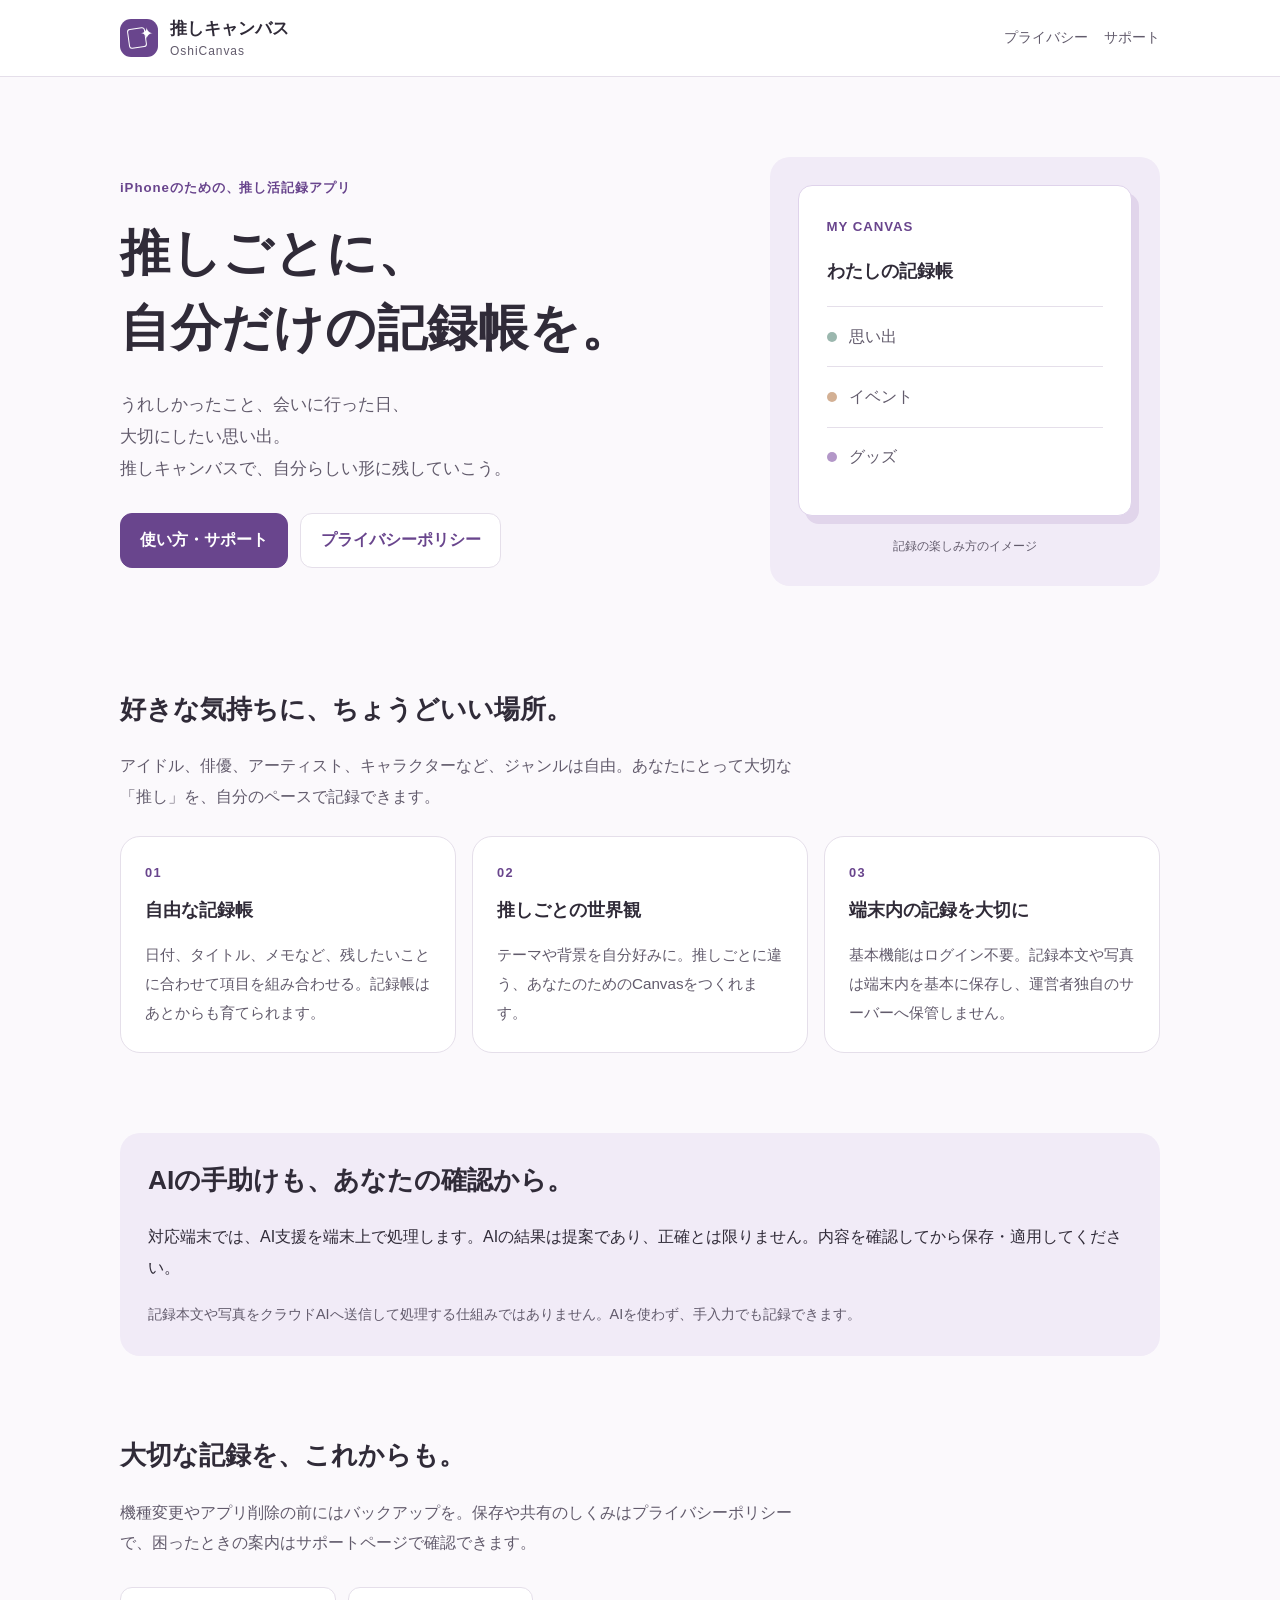
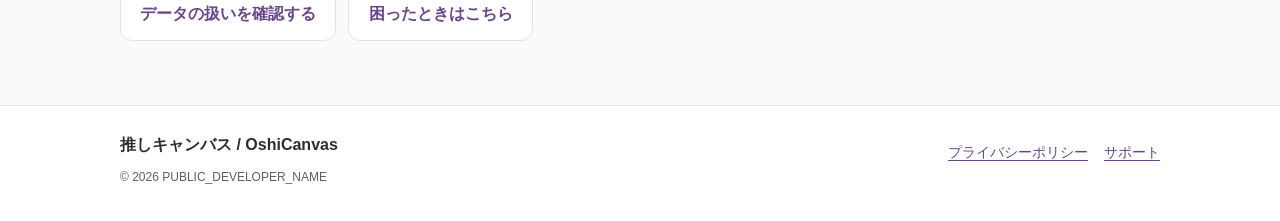
==== index.html @ b3ebed0a "docs: create OshiCanvas public site" ====
<!doctype html>
<html lang="ja">
<head>
  <meta charset="utf-8">
  <meta name="viewport" content="width=device-width, initial-scale=1">
  <meta name="description" content="推しキャンバス / OshiCanvasは、推しごとに自分だけの記録帳をつくれるiPhone向けの推し活記録アプリです。">
  <meta name="theme-color" content="#69458d">
  <title>推しキャンバス / OshiCanvas — 推しごとに、自分だけの記録帳を。</title>
  <link rel="canonical" href="https://sengoku-souroku.github.io/oshicanvas-site/">
  <link rel="stylesheet" href="./styles.css">
</head>
<body>
  <a class="skip-link" href="#main">本文へ移動</a>
  <header class="site-header">
    <div class="shell header-inner">
      <a class="brand" href="./index.html" aria-label="推しキャンバス ホーム">
        <span class="brand-mark" aria-hidden="true"></span>
        <span><span class="brand-name">推しキャンバス</span><span class="brand-sub">OshiCanvas</span></span>
      </a>
      <nav class="site-nav" aria-label="メインナビゲーション">
        <a href="./privacy/">プライバシー</a>
        <a href="./support/">サポート</a>
      </nav>
    </div>
  </header>
  <main id="main" class="shell">
    <section class="hero" aria-labelledby="hero-title">
      <div>
        <p class="eyebrow">iPhoneのための、推し活記録アプリ</p>
        <h1 id="hero-title">推しごとに、<br>自分だけの記録帳を。</h1>
        <p class="lead">うれしかったこと、会いに行った日、<br>大切にしたい思い出。<br>推しキャンバスで、自分らしい形に残していこう。</p>
        <div class="button-row">
          <a class="button" href="./support/">使い方・サポート</a>
          <a class="button secondary" href="./privacy/">プライバシーポリシー</a>
        </div>
      </div>
      <figure class="canvas-example">
        <div class="notebook-cover" aria-hidden="true">
          <p class="eyebrow">MY CANVAS</p>
          <p class="notebook-heading">わたしの記録帳</p>
          <div class="notebook-line"><span class="notebook-dot"></span>思い出</div>
          <div class="notebook-line"><span class="notebook-dot"></span>イベント</div>
          <div class="notebook-line"><span class="notebook-dot"></span>グッズ</div>
        </div>
        <figcaption>記録の楽しみ方のイメージ</figcaption>
      </figure>
    </section>
    <section class="section-block" aria-labelledby="features-title">
      <h2 id="features-title">好きな気持ちに、ちょうどいい場所。</h2>
      <p class="section-intro">アイドル、俳優、アーティスト、キャラクターなど、ジャンルは自由。あなたにとって大切な「推し」を、自分のペースで記録できます。</p>
      <div class="feature-grid">
        <article class="feature">
          <span class="feature-number" aria-hidden="true">01</span>
          <h3>自由な記録帳</h3>
          <p>日付、タイトル、メモなど、残したいことに合わせて項目を組み合わせる。記録帳はあとからも育てられます。</p>
        </article>
        <article class="feature">
          <span class="feature-number" aria-hidden="true">02</span>
          <h3>推しごとの世界観</h3>
          <p>テーマや背景を自分好みに。推しごとに違う、あなたのためのCanvasをつくれます。</p>
        </article>
        <article class="feature">
          <span class="feature-number" aria-hidden="true">03</span>
          <h3>端末内の記録を大切に</h3>
          <p>基本機能はログイン不要。記録本文や写真は端末内を基本に保存し、運営者独自のサーバーへ保管しません。</p>
        </article>
      </div>
    </section>
    <section class="section-block" aria-labelledby="ai-title">
      <div class="quiet-panel">
        <h2 id="ai-title">AIの手助けも、あなたの確認から。</h2>
        <p>対応端末では、AI支援を端末上で処理します。AIの結果は提案であり、正確とは限りません。内容を確認してから保存・適用してください。</p>
        <p class="note">記録本文や写真をクラウドAIへ送信して処理する仕組みではありません。AIを使わず、手入力でも記録できます。</p>
      </div>
    </section>
    <section class="section-block closing" aria-labelledby="care-title">
      <h2 id="care-title">大切な記録を、これからも。</h2>
      <p class="section-intro">機種変更やアプリ削除の前にはバックアップを。保存や共有のしくみはプライバシーポリシーで、困ったときの案内はサポートページで確認できます。</p>
      <div class="button-row">
        <a class="button secondary" href="./privacy/">データの扱いを確認する</a>
        <a class="button secondary" href="./support/">困ったときはこちら</a>
      </div>
    </section>
  </main>
  <footer class="site-footer">
    <div class="shell footer-inner">
      <div><p class="footer-brand">推しキャンバス / OshiCanvas</p><p class="copyright">© 2026 PUBLIC_DEVELOPER_NAME</p></div>
      <nav class="footer-links" aria-label="フッターナビゲーション"><a href="./privacy/">プライバシーポリシー</a><a href="./support/">サポート</a></nav>
    </div>
  </footer>
</body>
</html>
---- styles.css ----
:root {
  color-scheme: light;
  --ink: #302b38;
  --muted: #625b6c;
  --purple: #69458d;
  --purple-dark: #51316f;
  --tint: #f1ebf7;
  --paper: #fff;
  --background: #fbf9fc;
  --line: #e5dfea;
  --radius: 20px;
}

* { box-sizing: border-box; }
html { -webkit-text-size-adjust: 100%; }
body {
  margin: 0;
  background: var(--background);
  color: var(--ink);
  font-family: -apple-system, BlinkMacSystemFont, "Hiragino Sans", "Yu Gothic", Meiryo, sans-serif;
  font-size: 1rem;
  line-height: 1.9;
  overflow-wrap: anywhere;
}
a { color: var(--purple); text-underline-offset: .22em; }
a:hover { color: var(--purple-dark); }
a:focus-visible { outline: 3px solid var(--purple); outline-offset: 5px; border-radius: 4px; }
h1, h2, h3, p { margin-top: 0; }
h1, h2, h3 { line-height: 1.5; text-wrap: balance; }
h1 { font-size: clamp(1.9rem, 5vw, 3.1rem); letter-spacing: .015em; }
h2 { font-size: clamp(1.3rem, 3vw, 1.65rem); }
h3 { font-size: 1.1rem; }
p { margin-bottom: 1.1rem; }
p:last-child { margin-bottom: 0; }
ul, ol { padding-left: 1.4rem; }
li + li { margin-top: .5rem; }
section[id] { scroll-margin-top: 1.5rem; }
.shell { width: min(100% - 2.5rem, 1040px); margin-inline: auto; }
.skip-link {
  position: absolute; top: 8px; left: 8px; z-index: 10;
  padding: .65rem 1rem; background: var(--paper);
  transform: translateY(-180%);
}
.skip-link:focus { transform: translateY(0); }
.site-header { border-bottom: 1px solid var(--line); background: var(--paper); }
.header-inner { display: flex; flex-wrap: wrap; align-items: center; justify-content: space-between; gap: .5rem 1.5rem; padding-block: 1rem; }
.brand { display: inline-flex; align-items: center; gap: .75rem; min-height: 44px; color: var(--ink); text-decoration: none; }
.brand-name { display: block; font-size: 1.05rem; font-weight: 700; line-height: 1.5; }
.brand-sub { display: block; font-size: .75rem; letter-spacing: .08em; color: var(--muted); line-height: 1.5; }
.brand-mark { position: relative; width: 38px; height: 38px; flex: 0 0 38px; background: var(--purple); border-radius: 11px; }
.brand-mark::before { content: ""; position: absolute; inset: 9px 12px 9px 8px; border: 1.5px solid white; border-radius: 3px; transform: rotate(-8deg); }
.brand-mark::after { content: "✦"; position: absolute; top: 3px; right: 5px; font-size: 16px; color: white; line-height: 1.5; }
.site-nav, .footer-links { display: flex; flex-wrap: wrap; gap: .25rem 1rem; }
.site-nav a, .footer-links a { display: inline-flex; align-items: center; min-height: 44px; font-size: .9rem; }
.site-nav a { color: var(--muted); text-decoration: none; }
.site-nav a[aria-current="page"] { color: var(--purple); font-weight: 700; text-decoration: underline; }
.hero { display: grid; align-items: center; gap: 2.75rem; padding-block: 4rem 3.5rem; }
.eyebrow { color: var(--purple); font-size: .83rem; font-weight: 700; letter-spacing: .07em; margin-bottom: 1rem; }
.hero h1 { margin-bottom: 1.5rem; }
.lead { font-size: 1.05rem; color: var(--muted); max-width: 37rem; }
.button-row { display: flex; flex-wrap: wrap; gap: .75rem; margin-top: 1.75rem; }
.button { display: inline-flex; align-items: center; justify-content: center; min-height: 48px; padding: .7rem 1.2rem; border: 1px solid var(--purple); border-radius: 12px; color: white; background: var(--purple); text-decoration: none; font-weight: 600; }
.button:hover { background: var(--purple-dark); color: white; }
.button.secondary { background: var(--paper); color: var(--purple); border-color: var(--line); }
.button.secondary:hover { background: var(--tint); }
.canvas-example { margin: 0; padding: 1.75rem; background: var(--tint); border-radius: var(--radius); }
.notebook-cover { padding: 1.75rem; background: var(--paper); border: 1px solid #dfd3eb; border-radius: 14px; box-shadow: 7px 8px 0 #e1d5eb; }
.notebook-heading { font-weight: 700; font-size: 1.1rem; }
.notebook-line { display: flex; align-items: center; gap: .75rem; padding-block: .9rem; border-top: 1px solid var(--line); color: var(--muted); }
.notebook-dot { width: 10px; height: 10px; border-radius: 50%; background: #b397c8; flex-shrink: 0; }
.notebook-line:nth-child(3) .notebook-dot { background: #9bb7ae; }
.notebook-line:nth-child(4) .notebook-dot { background: #d3b094; }
figcaption { margin-top: 1.2rem; text-align: center; font-size: .75rem; color: var(--muted); }
.section-block { padding-block: 2.5rem; }
.section-intro { color: var(--muted); max-width: 42rem; }
.feature-grid { display: grid; gap: 1rem; margin-top: 1.5rem; }
.feature { padding: 1.5rem; border: 1px solid var(--line); background: var(--paper); border-radius: var(--radius); }
.feature-number { display: block; margin-bottom: .75rem; color: var(--purple); font-size: .8rem; font-weight: 700; letter-spacing: .1em; }
.feature p { font-size: .95rem; color: var(--muted); }
.quiet-panel { padding: 1.75rem; background: var(--tint); border-radius: var(--radius); }
.closing { padding-bottom: 4rem; }
.reading { max-width: 760px; padding-block: 3rem 4rem; }
.page-heading { margin-bottom: 2rem; }
.page-heading h1 { font-size: clamp(1.8rem, 5vw, 2.4rem); margin-bottom: .75rem; }
.page-heading .description, .updated { color: var(--muted); }
.updated { font-size: .85rem; }
.summary { padding: 1.25rem 1.5rem; background: var(--tint); border-radius: 14px; margin-block: 1.75rem; }
.contents { border: 1px solid var(--line); background: var(--paper); border-radius: 14px; padding: 1.25rem 1.5rem; margin-bottom: 2rem; }
.contents h2 { font-size: 1rem; margin-bottom: .5rem; }
.contents ol { margin-block: 0; }
.contents a { display: inline-flex; align-items: center; min-height: 44px; padding-block: .3rem; }
.policy-section { border-top: 1px solid var(--line); padding-top: 1.75rem; margin-top: 1.75rem; }
.policy-section h2 { font-size: 1.2rem; margin-bottom: 1rem; }
.note { color: var(--muted); font-size: .9rem; }
.contact-address { display: inline-block; padding-block: .5rem; min-height: 44px; }
.site-footer { border-top: 1px solid var(--line); background: var(--paper); padding-block: 1.5rem 2rem; }
.footer-inner { display: flex; justify-content: space-between; flex-wrap: wrap; gap: 1rem 2rem; align-items: flex-start; }
.footer-brand { margin-bottom: .35rem; font-weight: 700; }
.copyright { margin: 0; color: var(--muted); font-size: .75rem; }

@media (min-width: 640px) {
  .feature-grid { grid-template-columns: repeat(3, minmax(0, 1fr)); }
  .contents ol { columns: 2; column-gap: 2rem; }
  .contents li { break-inside: avoid; }
}
@media (min-width: 850px) {
  .hero { grid-template-columns: minmax(0, 1.5fr) minmax(0, 1fr); gap: 4rem; padding-block: 5rem 4rem; }
}
@media (max-width: 420px) {
  .shell { width: calc(100% - 2rem); }
  .header-inner { gap: .75rem; }
  .site-nav { gap: .25rem 1.25rem; }
  .hero { padding-top: 2.75rem; }
  .canvas-example, .notebook-cover, .quiet-panel { padding: 1.25rem; }
}
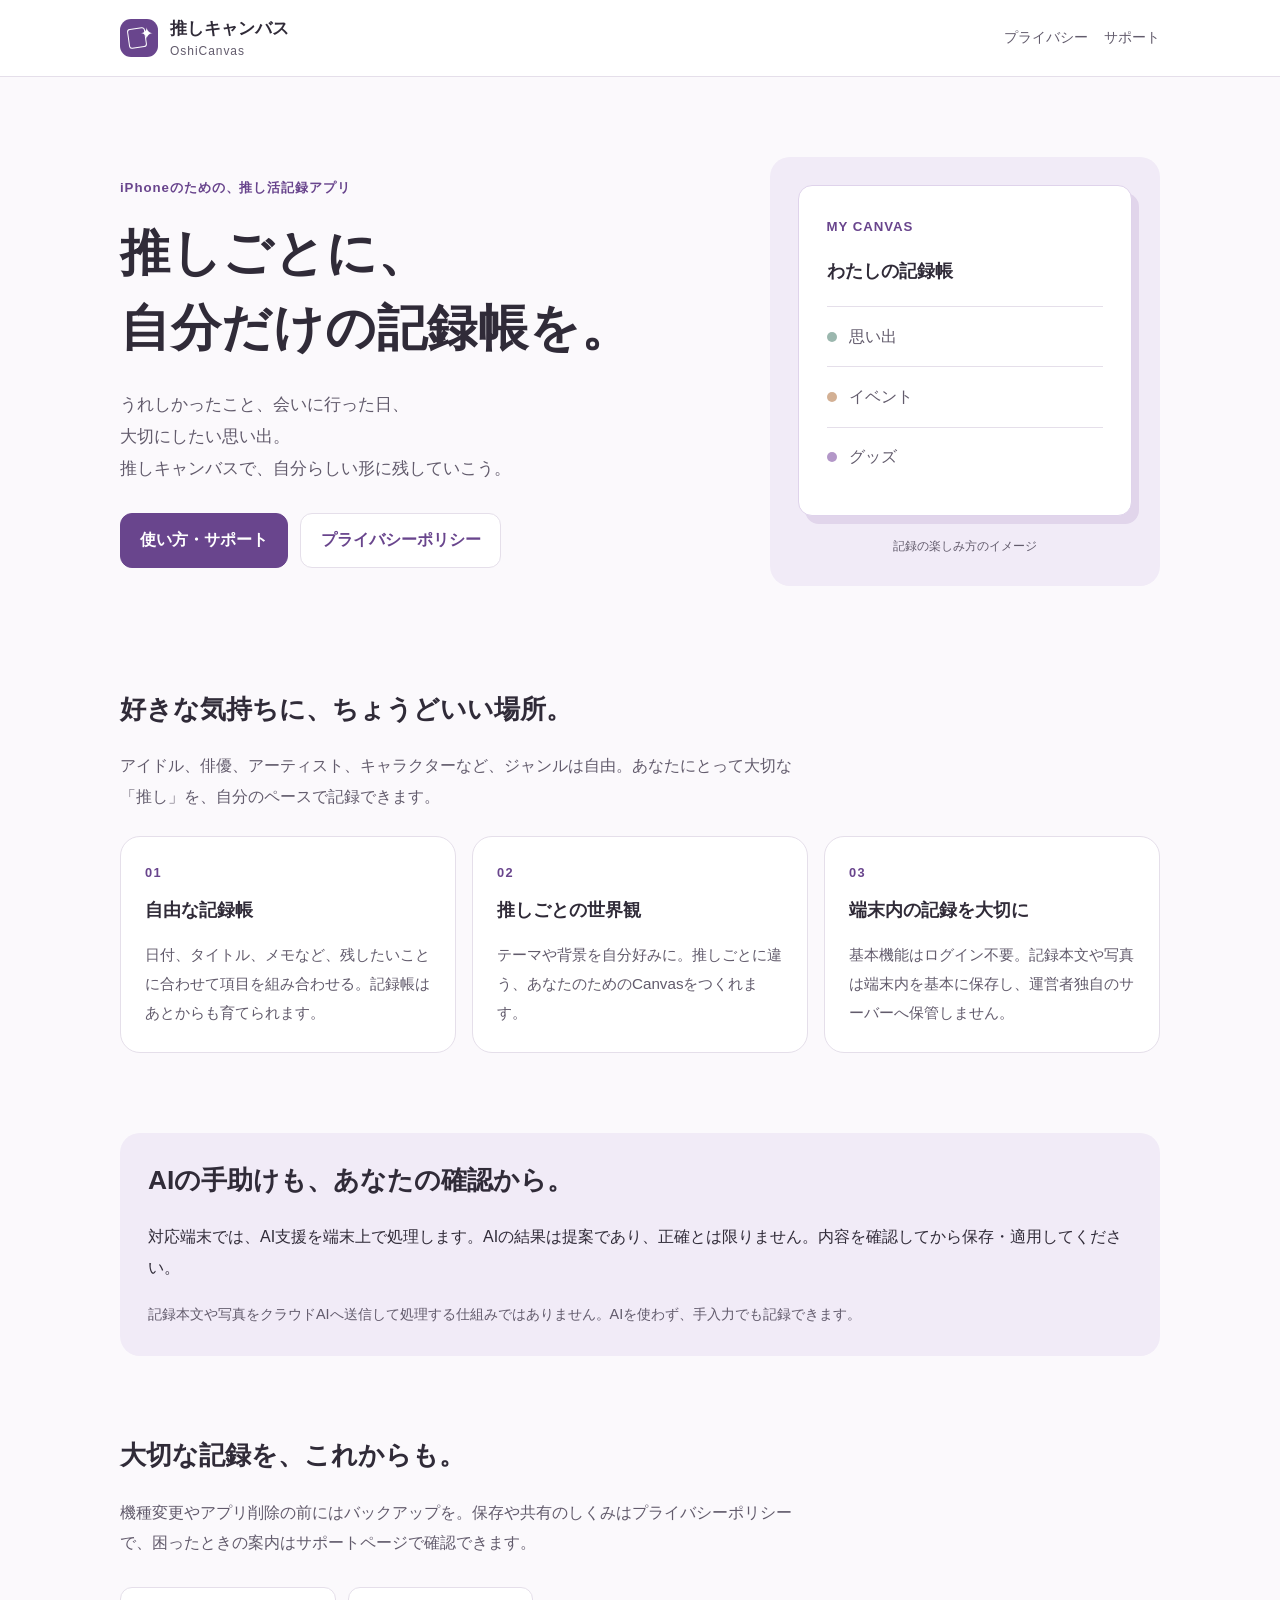
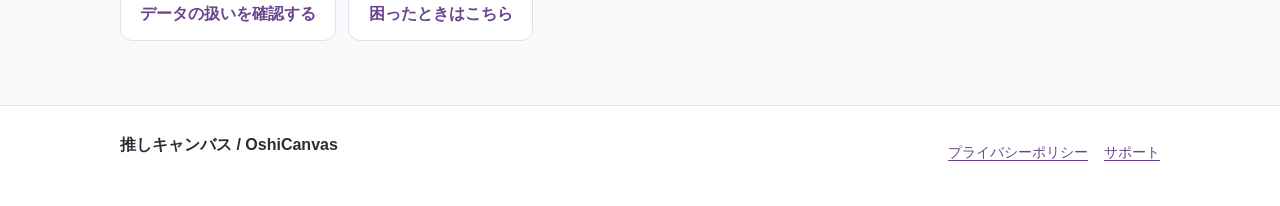
==== commit 322ccc9f: "docs: finalize OshiCanvas support contact" ====
--- a/index.html
+++ b/index.html
@@ -84,7 +84,7 @@
   </main>
   <footer class="site-footer">
     <div class="shell footer-inner">
-      <div><p class="footer-brand">推しキャンバス / OshiCanvas</p><p class="copyright">© 2026 PUBLIC_DEVELOPER_NAME</p></div>
+      <div><p class="footer-brand">推しキャンバス / OshiCanvas</p></div>
       <nav class="footer-links" aria-label="フッターナビゲーション"><a href="./privacy/">プライバシーポリシー</a><a href="./support/">サポート</a></nav>
     </div>
   </footer>
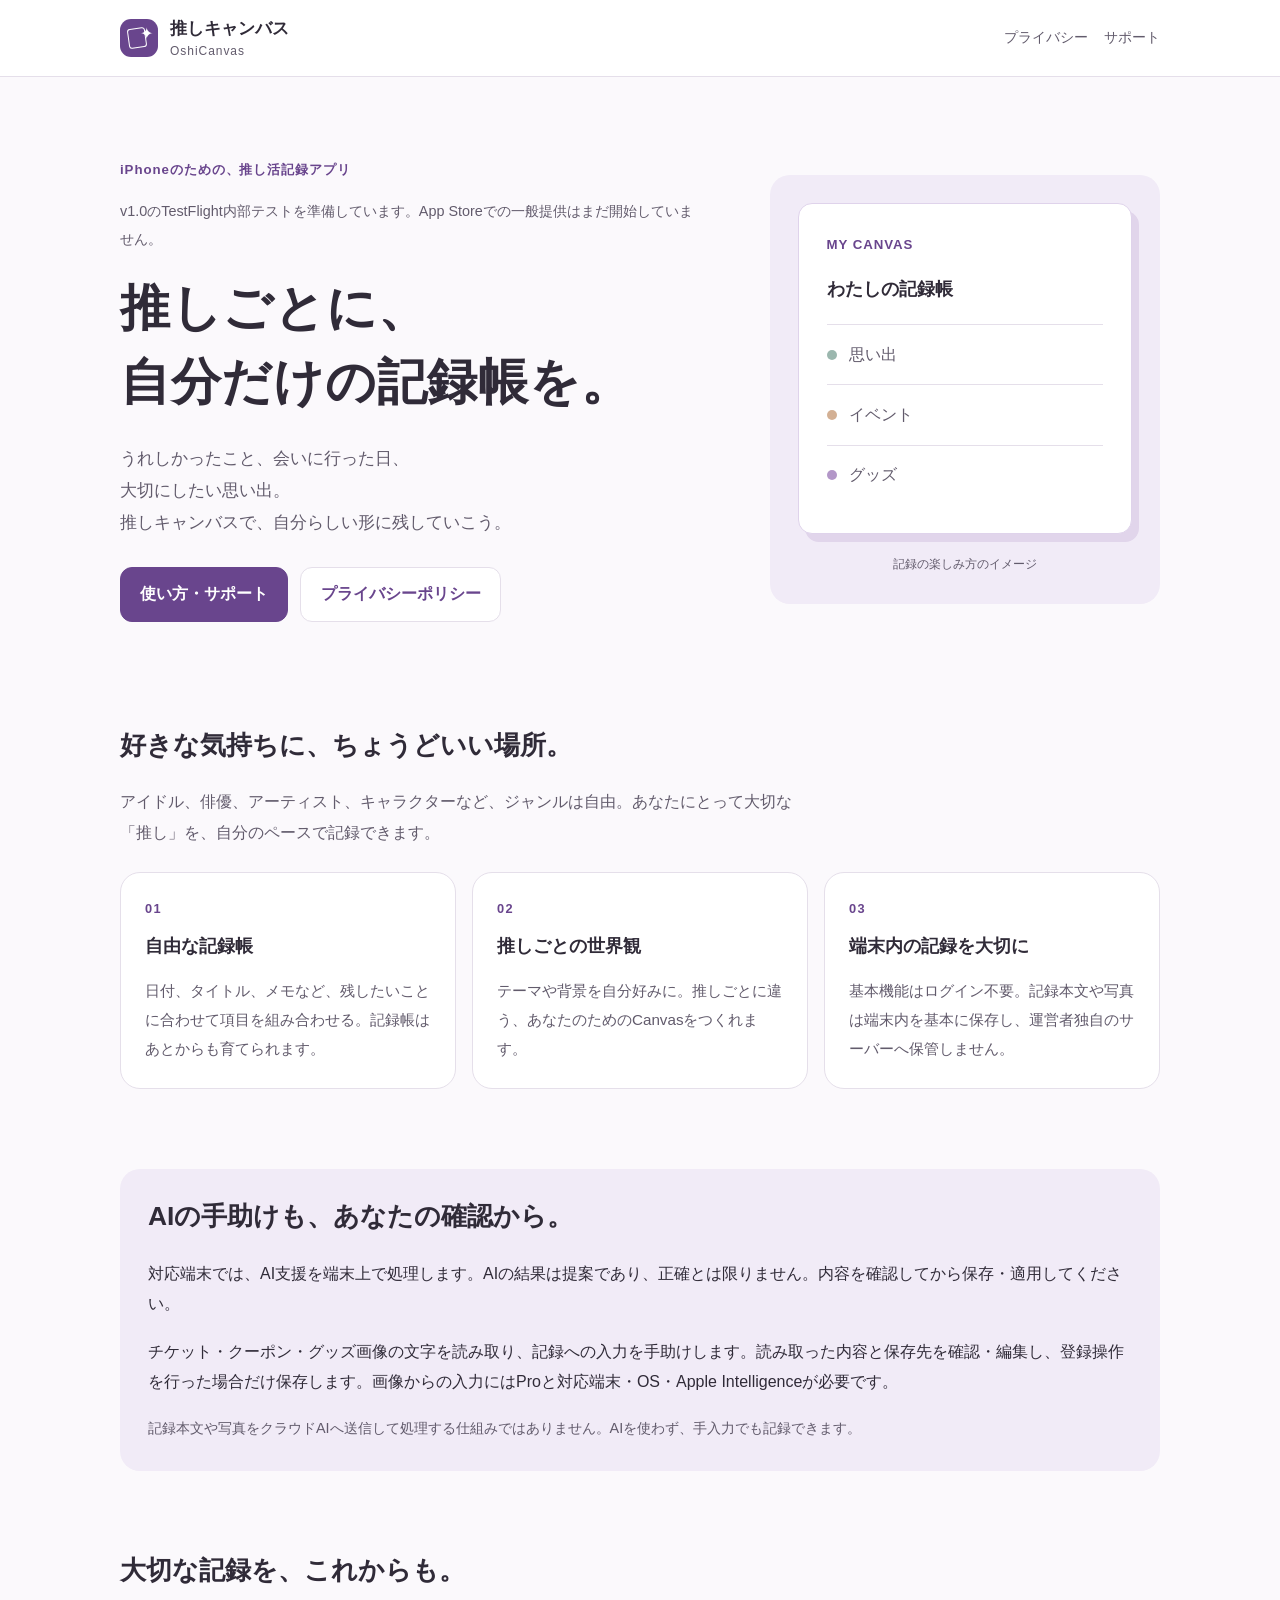
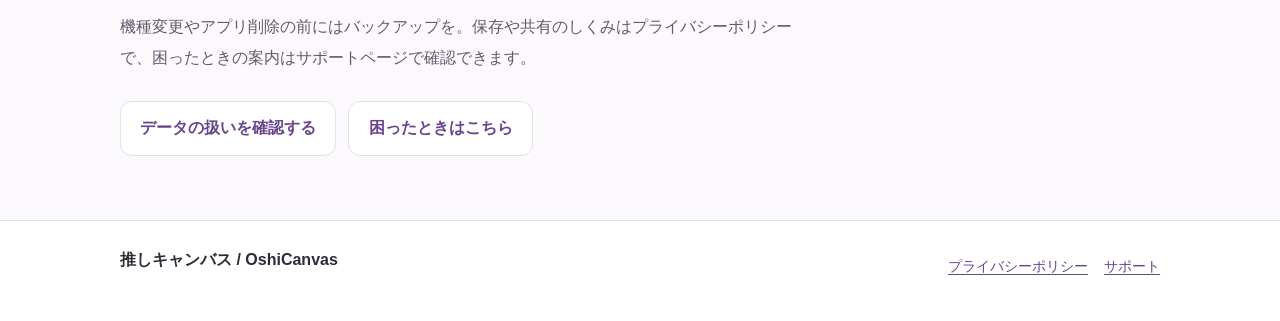
==== commit 6352b047: "docs: prepare OCR privacy and support pages for TestFlight" ====
--- a/index.html
+++ b/index.html
@@ -27,6 +27,7 @@
     <section class="hero" aria-labelledby="hero-title">
       <div>
         <p class="eyebrow">iPhoneのための、推し活記録アプリ</p>
+        <p class="note">v1.0のTestFlight内部テストを準備しています。App Storeでの一般提供はまだ開始していません。</p>
         <h1 id="hero-title">推しごとに、<br>自分だけの記録帳を。</h1>
         <p class="lead">うれしかったこと、会いに行った日、<br>大切にしたい思い出。<br>推しキャンバスで、自分らしい形に残していこう。</p>
         <div class="button-row">
@@ -70,6 +71,7 @@
       <div class="quiet-panel">
         <h2 id="ai-title">AIの手助けも、あなたの確認から。</h2>
         <p>対応端末では、AI支援を端末上で処理します。AIの結果は提案であり、正確とは限りません。内容を確認してから保存・適用してください。</p>
+        <p>チケット・クーポン・グッズ画像の文字を読み取り、記録への入力を手助けします。読み取った内容と保存先を確認・編集し、登録操作を行った場合だけ保存します。画像からの入力にはProと対応端末・OS・Apple Intelligenceが必要です。</p>
         <p class="note">記録本文や写真をクラウドAIへ送信して処理する仕組みではありません。AIを使わず、手入力でも記録できます。</p>
       </div>
     </section>
